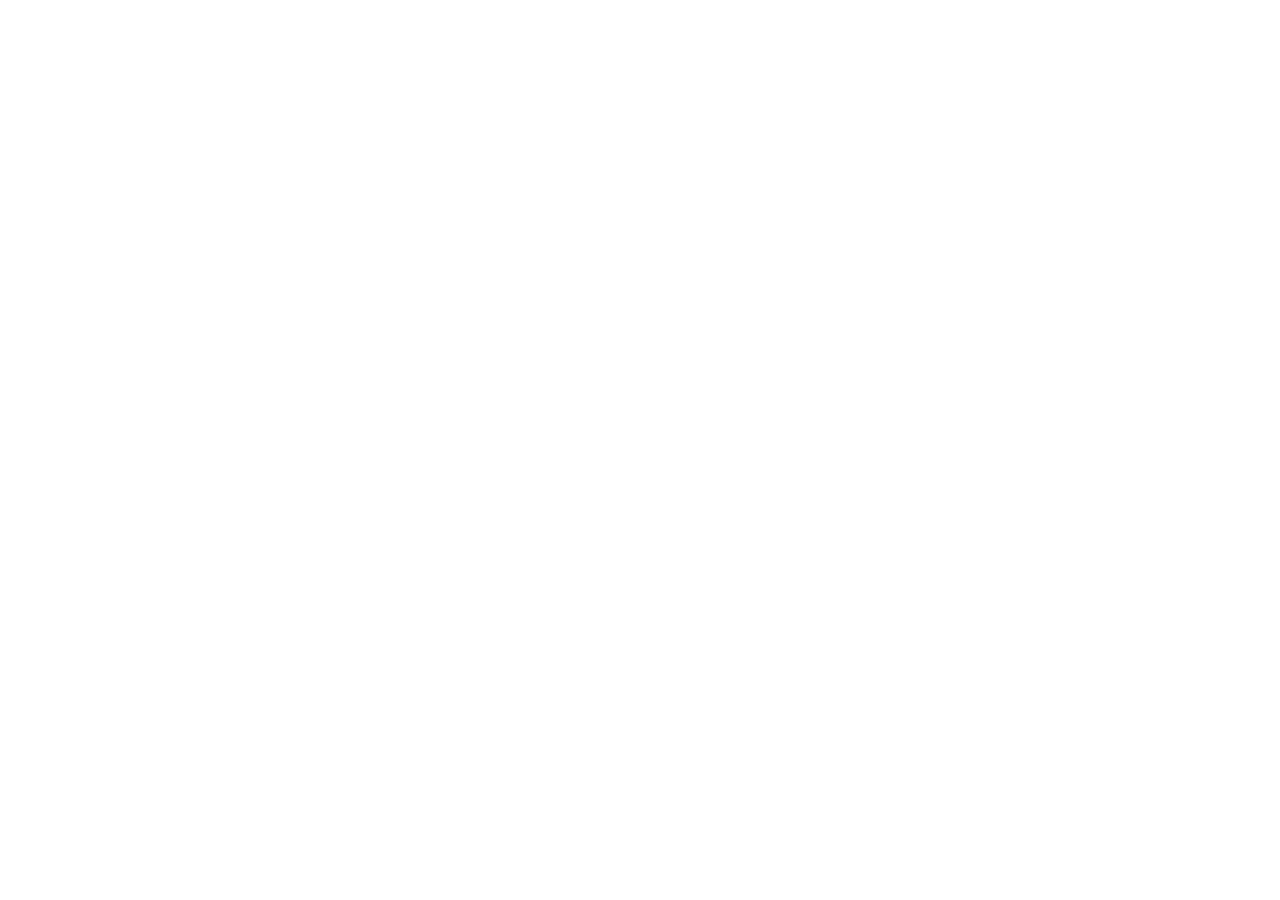
==== index.html @ fced9414 "feat(seo): add Google Search Console verification file and meta tag" ====
<!doctype html>
<html lang="zh-TW" class="scroll-smooth">
  <head>
    <meta charset="UTF-8" />
    <meta name="viewport" content="width=device-width, initial-scale=1.0" />
    <title>有米的日子 · 健康好油生活誌 | 苦茶油與黃金亞麻仁油 尋常餐桌首選</title>
    <meta name="description" content="澤禾有米的日子無添加安心冷壓好油百科，全方位解析黃金亞麻仁油與特級初榨苦茶油，提供日常飲食自測、發煙點圖鑑與一頁式專屬訂購指南。" />
    <meta name="keywords" content="苦茶油, 亞麻仁油, 黃金亞麻仁油, 冷壓苦茶油, 苦茶油發煙點, 亞麻仁油怎麼吃, 苦茶油推薦, 亞麻仁油功效, 有米的日子, 澤禾" />
    <meta name="google-site-verification" content="google93d4b9a16e4f7e8b" />
    <link rel="canonical" href="https://zeheart-oils.com/" />

    <!-- Open Graph / Facebook / LINE -->
    <meta property="og:type" content="website" />
    <meta property="og:site_name" content="有米的日子 · 健康好油生活誌" />
    <meta property="og:title" content="有米的日子 · 健康好油生活誌 | 尋常餐桌上的安心冷壓好油" />
    <meta property="og:description" content="少吃油不等於比較健康，吃對好油才是關鍵。高山小果特級初榨苦茶油與加拿大黃金亞麻仁油，第一道冷壓無化學溶劑。" />
    <meta property="og:locale" content="zh_TW" />

    <!-- Twitter Card -->
    <meta name="twitter:card" content="summary_large_image" />
    <meta name="twitter:title" content="有米的日子 · 健康好油生活誌 | 尋常餐桌上的安心冷壓好油" />
    <meta name="twitter:description" content="澤禾有米的日子無添加安心冷壓好油百科，全方位解析黃金亞麻仁油與特級初榨苦茶油。" />

    <!-- Google Web Fonts -->
    <link rel="preconnect" href="https://fonts.googleapis.com">
    <link rel="preconnect" href="https://fonts.gstatic.com" crossorigin>
    <link href="https://fonts.googleapis.com/css2?family=Noto+Sans+TC:wght@400;500;600;700&family=Noto+Serif+TC:wght@500;600;700;900&family=Plus+Jakarta+Sans:wght@400;500;600;700&display=swap" rel="stylesheet">

    <!-- JSON-LD 1: Organization & Brand Entity (提升品牌 E-E-A-T 搜尋權重) -->
    <script type="application/ld+json">
    {
      "@context": "https://schema.org",
      "@type": "Organization",
      "name": "有米的日子 · 澤禾有限公司",
      "alternateName": "Zeheart Natural Oils",
      "url": "https://zeheart-oils.com",
      "logo": "https://zeheart-oils.com/logo.png",
      "description": "堅持尋常餐桌上的安心好油，提供 100% 第一道低溫冷壓初榨苦茶油與黃金亞麻仁油，通過 410 項農藥與黃麴毒素零檢出。",
      "contactPoint": {
        "@type": "ContactPoint",
        "telephone": "+886-0800-000-000",
        "contactType": "Customer Support",
        "areaServed": "TW",
        "availableLanguage": "Chinese"
      }
    }
    </script>

    <!-- JSON-LD 2: Products Schema (讓 Google 搜尋直接抓取商品與評分) -->
    <script type="application/ld+json">
    {
      "@context": "https://schema.org",
      "@type": "ItemList",
      "itemListElement": [
        {
          "@type": "Product",
          "position": 1,
          "name": "有米的日子 100% 特級初榨苦茶油",
          "description": "精選高山熟果小果，第一道物理低溫壓榨，絕不炒籽、不燥熱、發煙點高達 252°C。富含 80% 以上單元不飽和脂肪酸 Omega-9。",
          "brand": {
            "@type": "Brand",
            "name": "有米的日子 · 澤禾"
          },
          "offers": {
            "@type": "Offer",
            "priceCurrency": "TWD",
            "price": "880",
            "availability": "https://schema.org/InStock",
            "seller": {
              "@type": "Organization",
              "name": "有米的日子"
            }
          },
          "aggregateRating": {
            "@type": "AggregateRating",
            "ratingValue": "4.9",
            "reviewCount": "128"
          }
        },
        {
          "@type": "Product",
          "position": 2,
          "name": "有米的日子 特級冷壓黃金亞麻仁油",
          "description": "嚴選加拿大非基改頂級黃金亞麻仁籽，40°C 以下全程控溫第一道冷壓初榨，保留 55% 以上高活性植物性 Omega-3 (ALA)，清爽無腥味。",
          "brand": {
            "@type": "Brand",
            "name": "有米的日子 · 澤禾"
          },
          "offers": {
            "@type": "Offer",
            "priceCurrency": "TWD",
            "price": "680",
            "availability": "https://schema.org/InStock",
            "seller": {
              "@type": "Organization",
              "name": "有米的日子"
            }
          },
          "aggregateRating": {
            "@type": "AggregateRating",
            "ratingValue": "4.9",
            "reviewCount": "142"
          }
        }
      ]
    }
    </script>

    <!-- JSON-LD 3: High-Search-Volume FAQPage Schema (直攻 Google 搜尋長尾問答大版位) -->
    <script type="application/ld+json">
    {
      "@context": "https://schema.org",
      "@type": "FAQPage",
      "mainEntity": [
        {
          "@type": "Question",
          "name": "亞麻仁油可以加熱炒菜嗎？",
          "acceptedAnswer": {
            "@type": "Answer",
            "text": "不可以。黃金亞麻仁油的發煙點僅約 107°C，富含高度不飽和脂肪酸 Omega-3 (ALA)，一旦高溫加熱容易氧化變質產生致癌物與自由基。建議生飲、涼拌、拌入溫熱湯品或溫熱飯菜中食用最佳。"
          }
        },
        {
          "@type": "Question",
          "name": "苦茶油的發煙點是幾度？適合煎魚與高溫油炸嗎？",
          "acceptedAnswer": {
            "@type": "Answer",
            "text": "低溫物理初榨的苦茶油發煙點高達 252°C，遠高於橄欖油（約 190°C）與沙拉油。苦茶油單元不飽和脂肪酸 Omega-9 高達 80% 以上，熱穩定性極高，煎魚、大火爆炒甚至短時間油炸皆不易起刺激性油煙與致癌聚合物。"
          }
        },
        {
          "@type": "Question",
          "name": "為什麼要選「不炒籽、第一道低溫初榨」的苦茶油？",
          "acceptedAnswer": {
            "@type": "Answer",
            "text": "傳統傳統油行常透過高溫重度烘炒（炒籽）來提高出油率並掩蓋發霉種籽的霉味，但容易產生燥熱感與苯駢芘等有害物質。有米的日子堅持第一道物理冷壓，不炒籽、不加化學溶劑，保留苦茶油珍貴的山茶芝素與天然果香，口感溫潤順喉不鎖喉。"
          }
        },
        {
          "@type": "Question",
          "name": "亞麻仁油每天吃多少？早上空腹喝有好處嗎？",
          "acceptedAnswer": {
            "@type": "Answer",
            "text": "成人日常保健建議每天攝取 10～15ml（約一湯匙）。早上空腹生飲一小匙，或加入無糖優格、燕麥粥中，可平衡外食過量的 Omega-6，協助撫平體內慢性發炎、維護血管健康與排便順暢。"
          }
        },
        {
          "@type": "Question",
          "name": "苦茶油小果與大果有什麼不同？哪一種比較好？",
          "acceptedAnswer": {
            "@type": "Answer",
            "text": "小果油茶（細葉山茶）果實小、生長週期長、採摘難度高，但出油香氣清雅、單元不飽和脂肪酸含量更高、多酚活性極佳；大果油茶（普通油茶）產量大、果實大，但風味較濃烈。高品質精品苦茶油多優先選用高山成熟小果。"
          }
        },
        {
          "@type": "Question",
          "name": "亞麻仁油有點微苦是壞掉了嗎？",
          "acceptedAnswer": {
            "@type": "Answer",
            "text": "高品質新鮮黃金亞麻仁籽初榨時，帶有淡淡堅果香氣與極微弱的植物多酚苦味，這是天然成分的正常表現。若聞起來有油漆味、刺鼻魚腥油耗味，才代表油脂已經酸敗氧化，不宜再食用。"
          }
        }
      ]
    }
    </script>
  </head>
  <body>
    <div id="root"></div>
    <script type="module" src="/src/main.tsx"></script>
  </body>
</html>
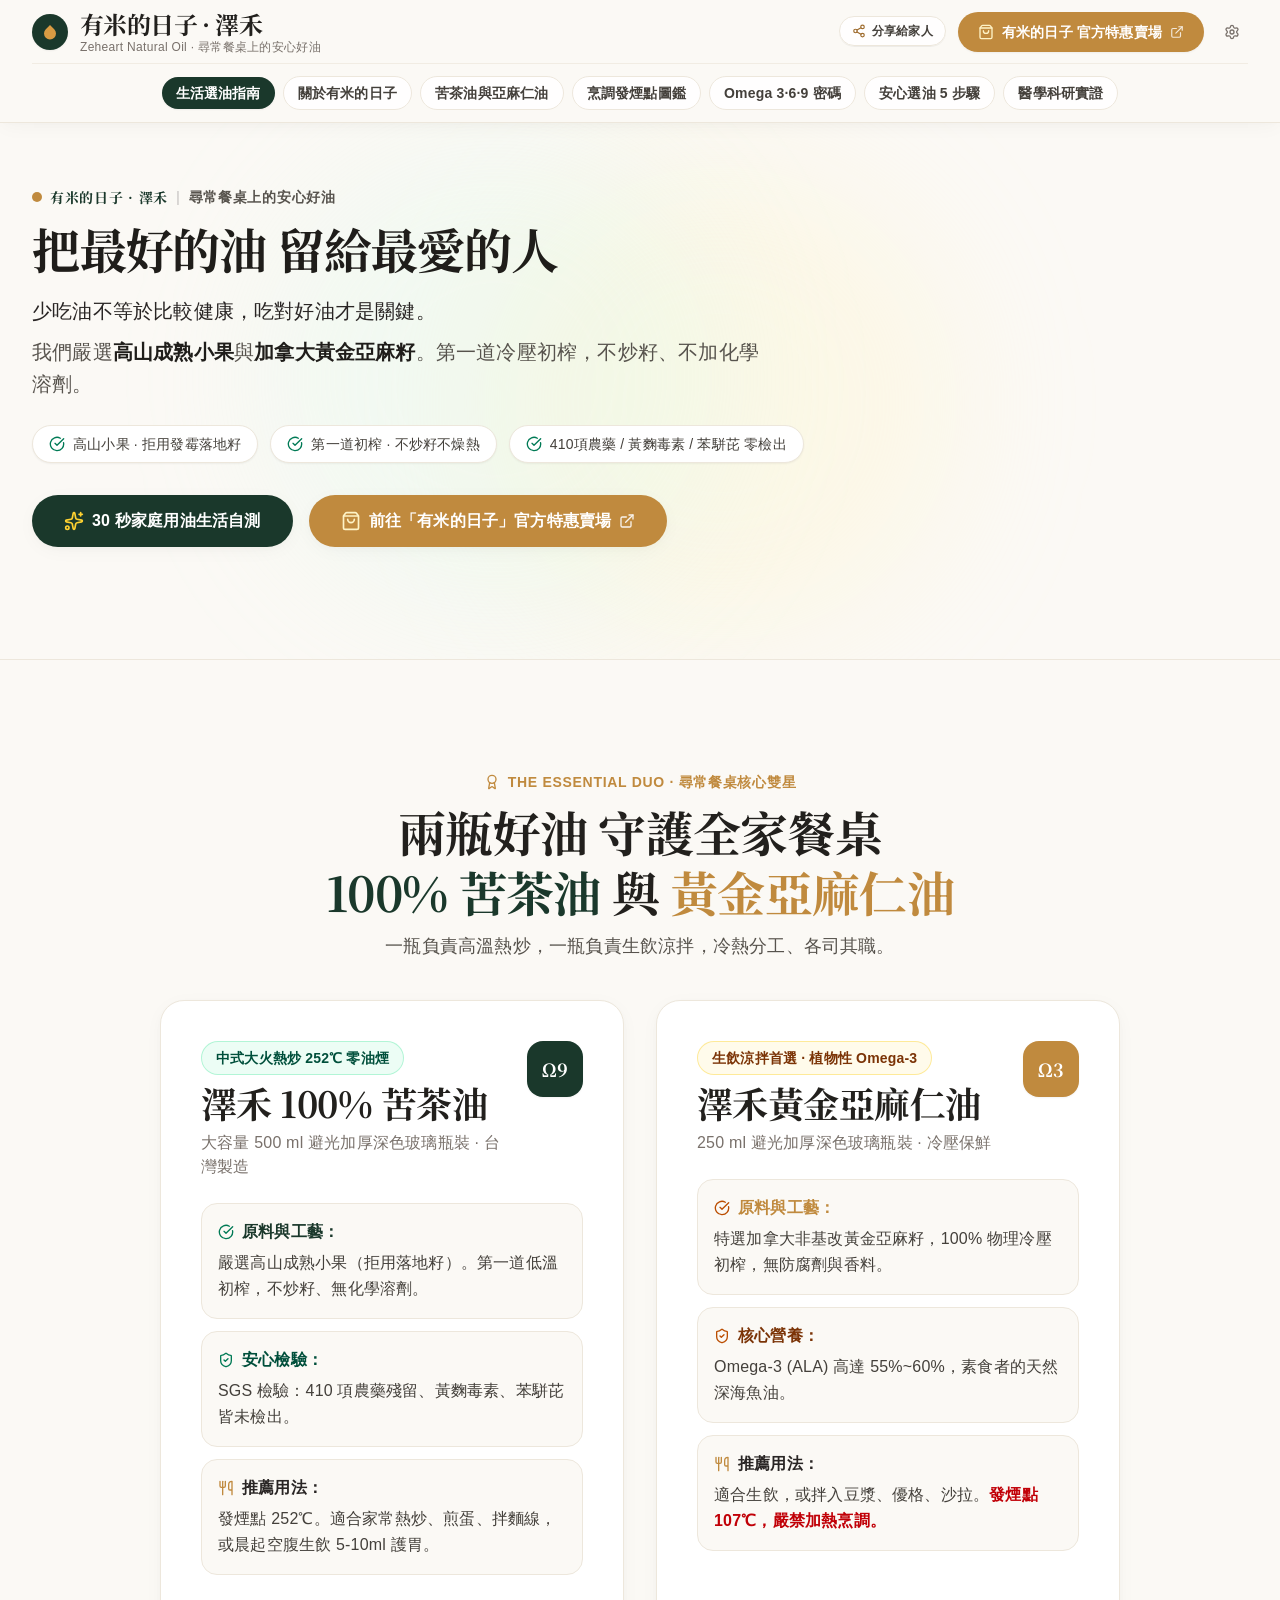
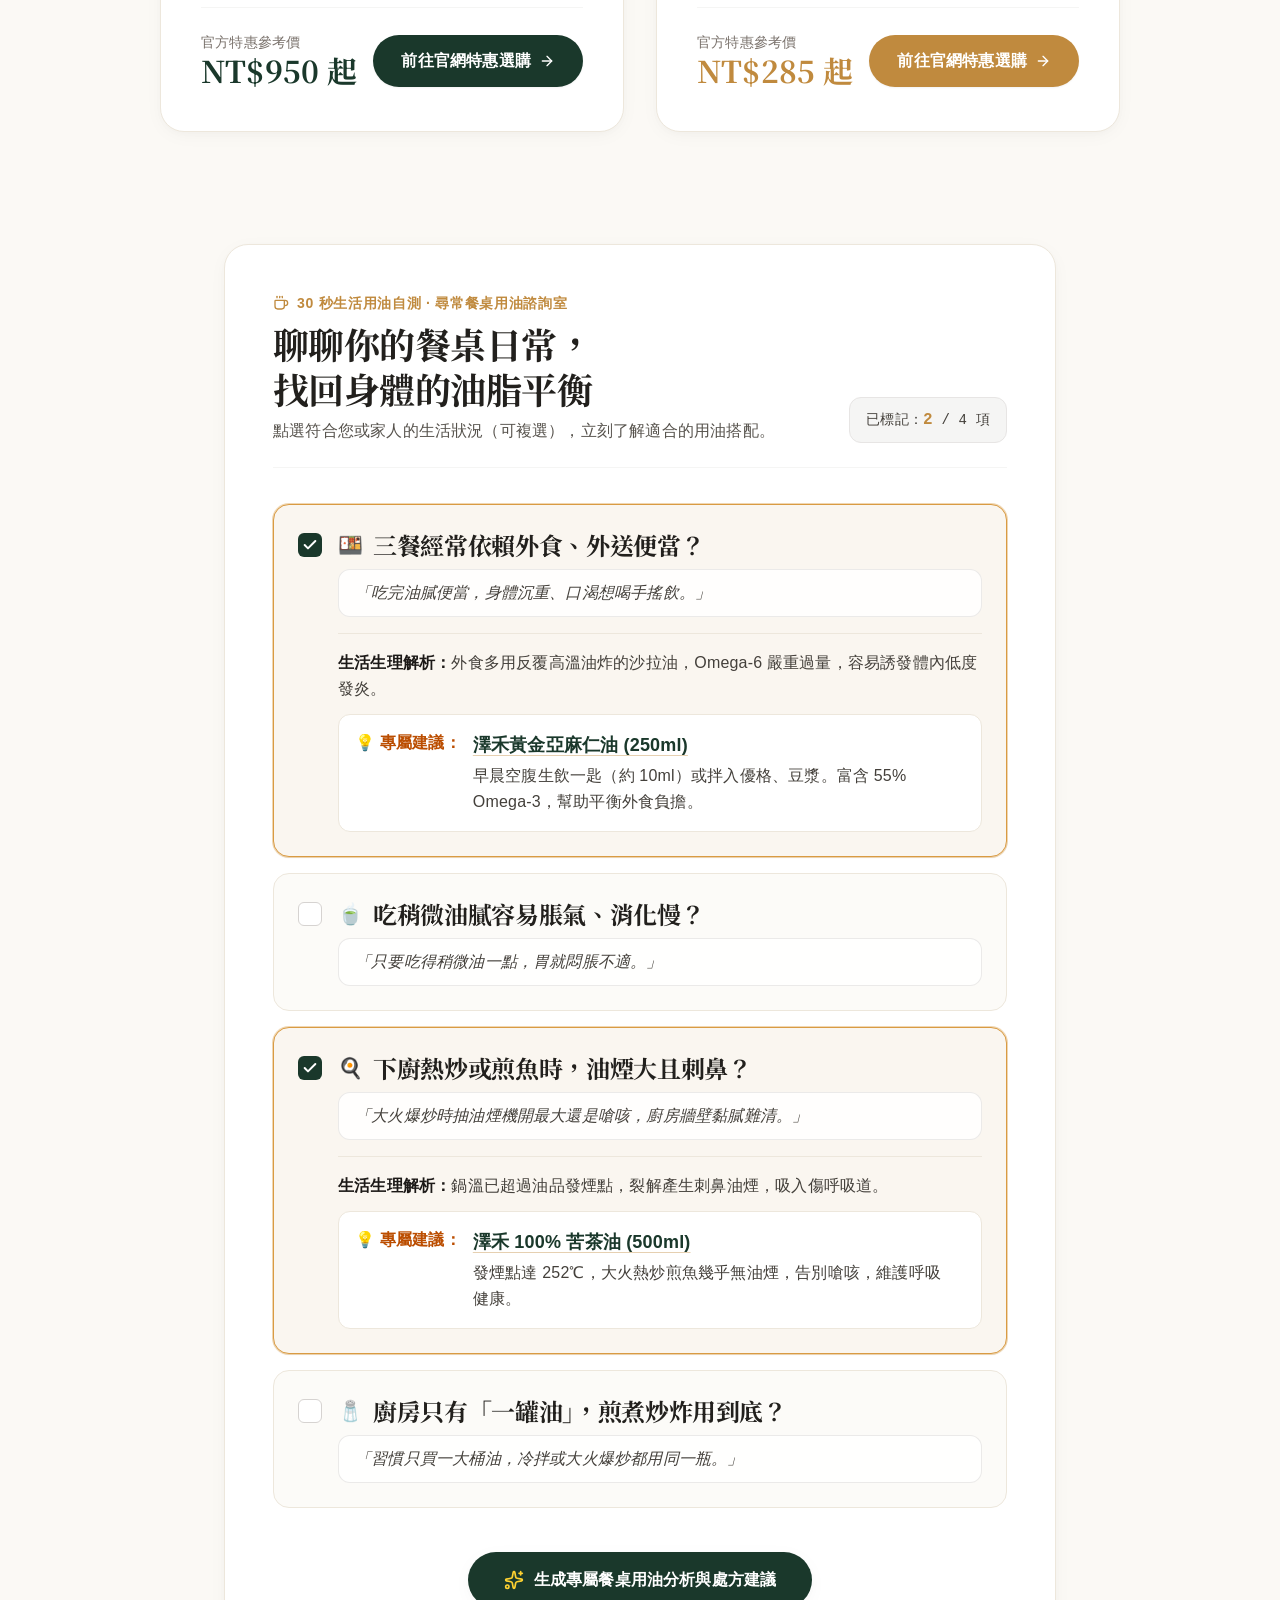
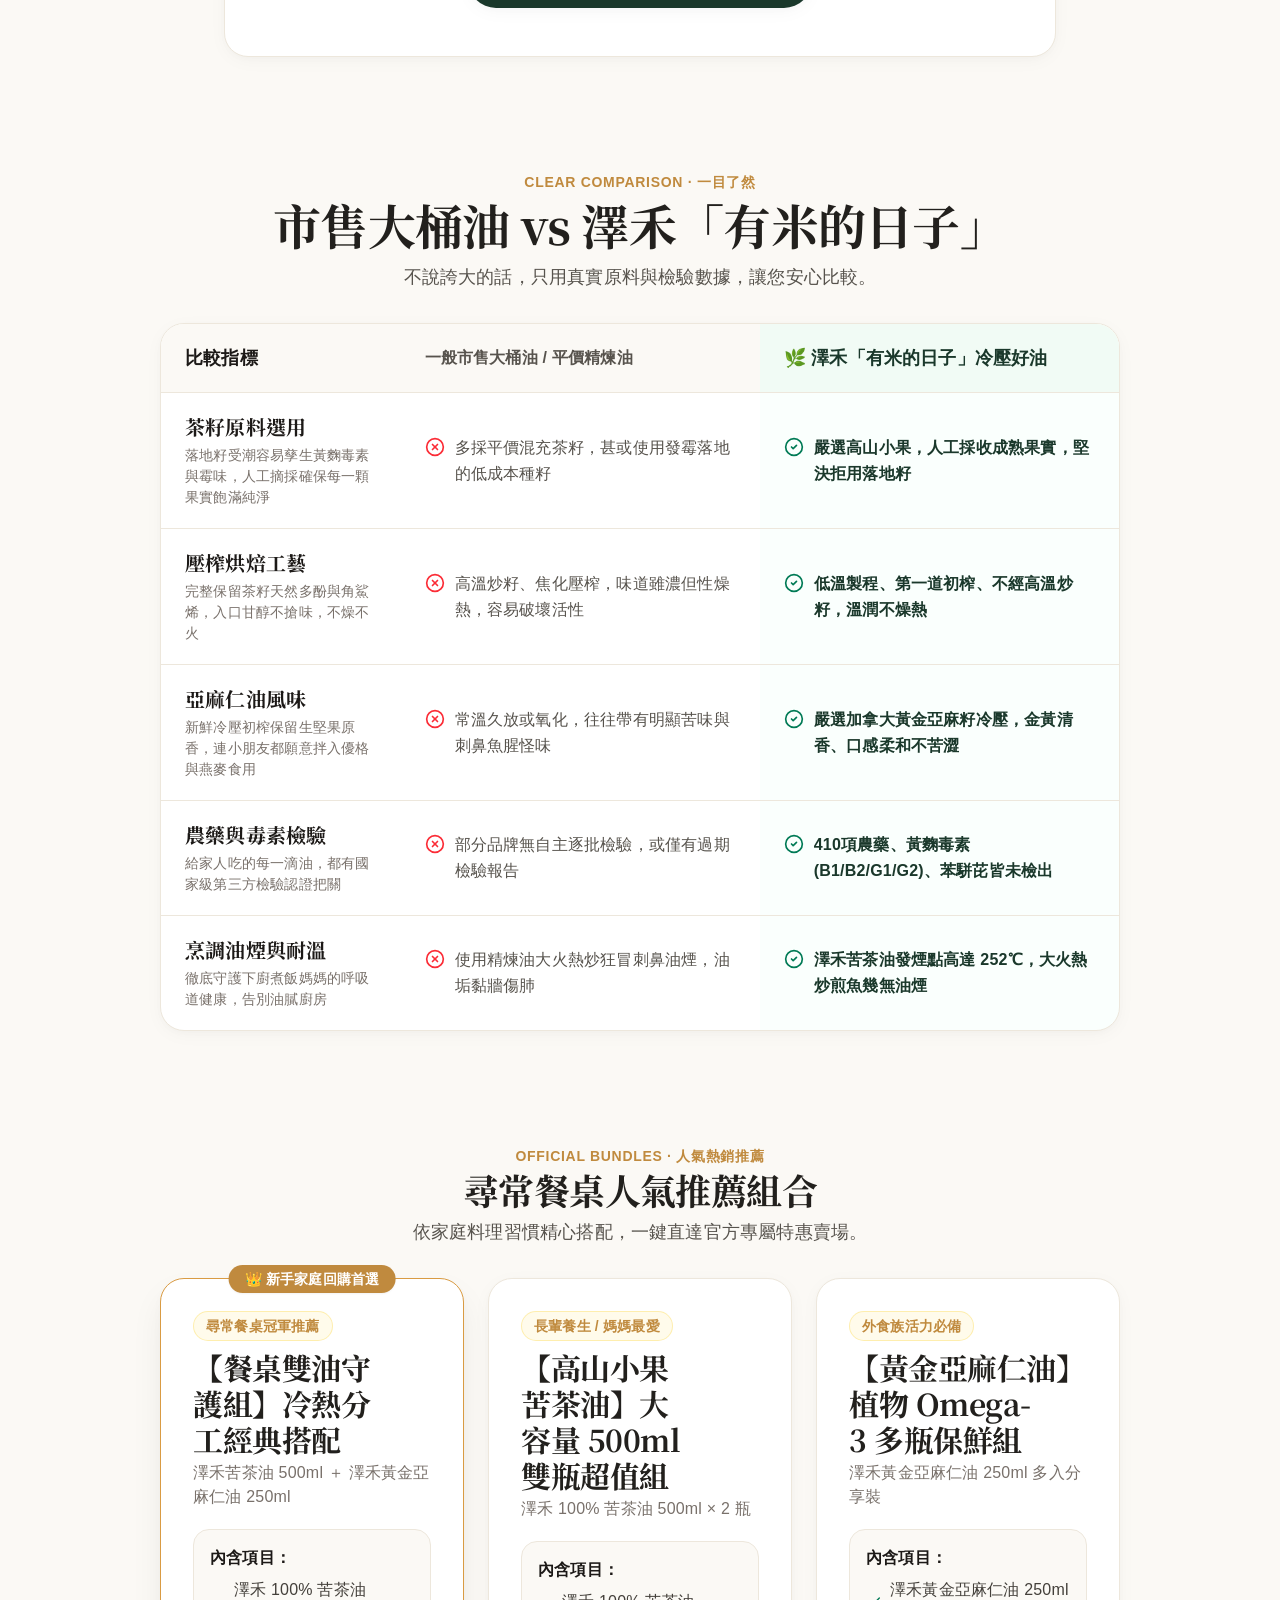
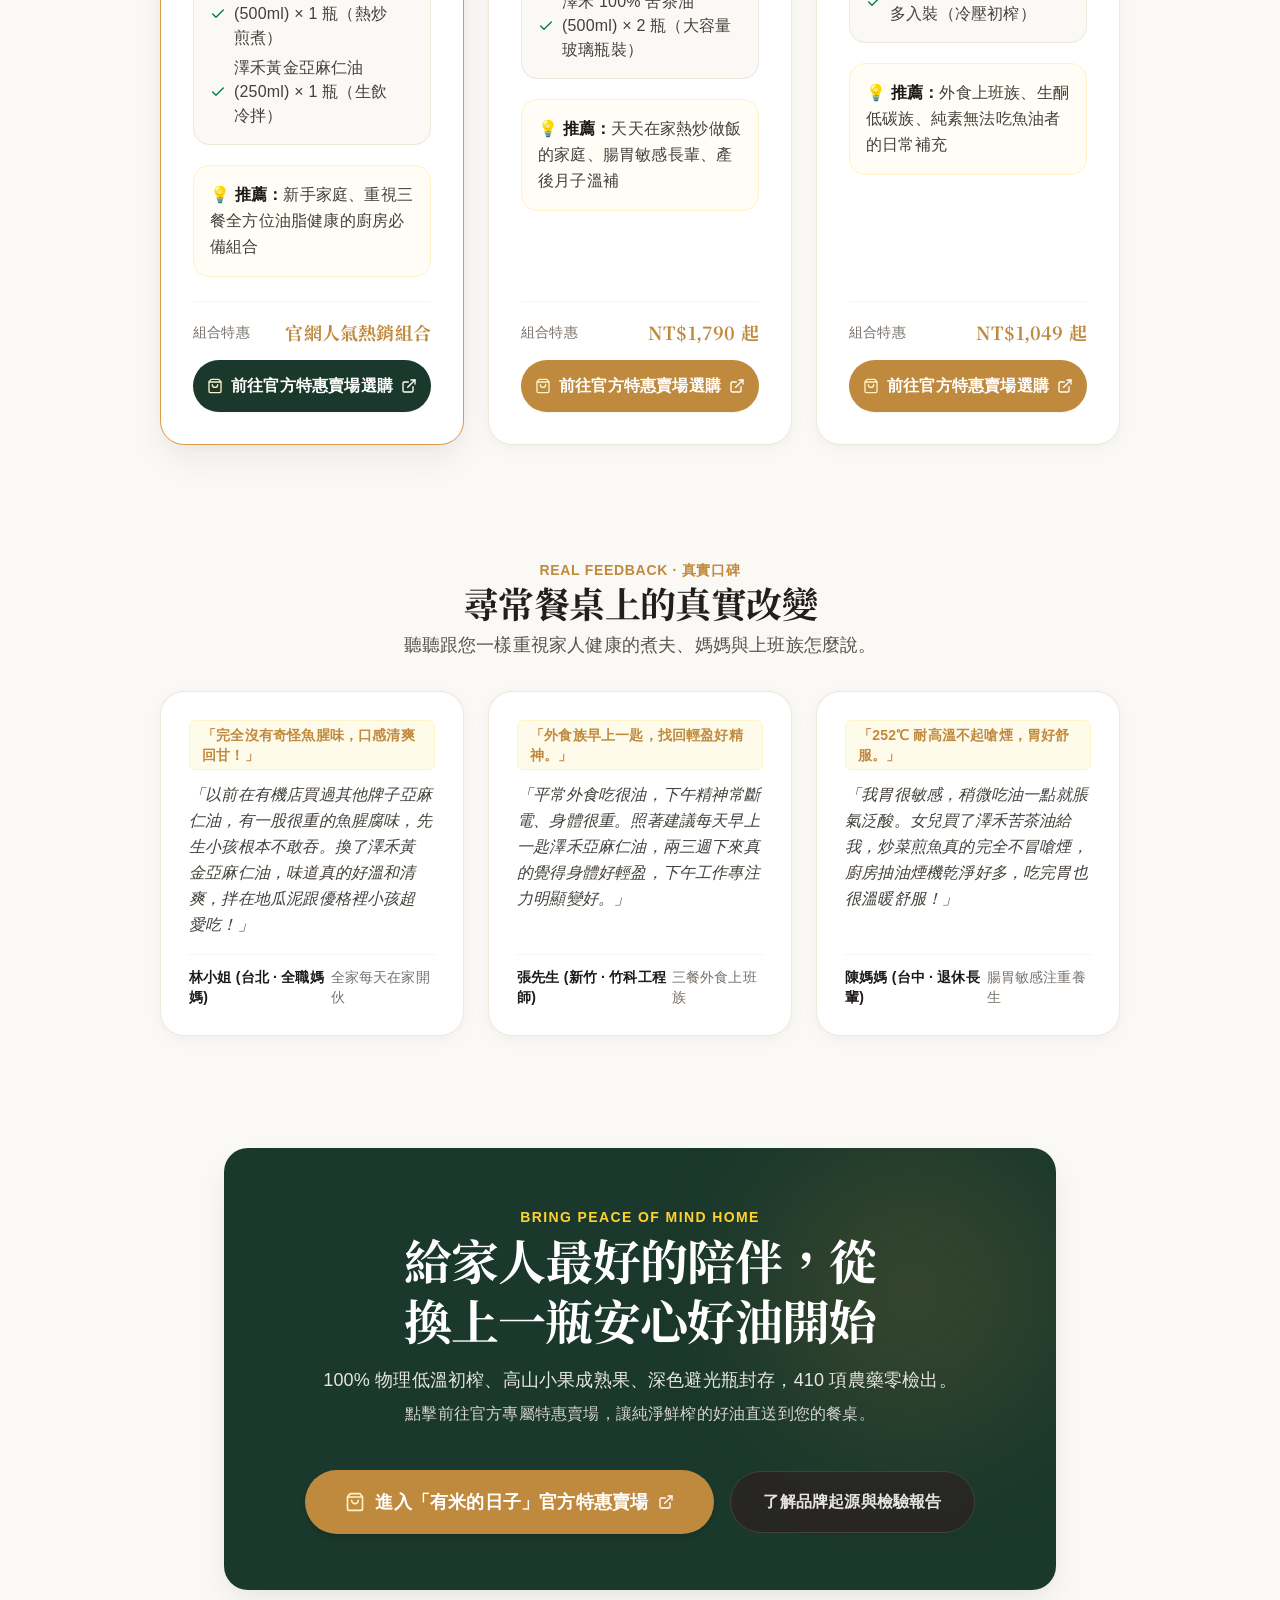
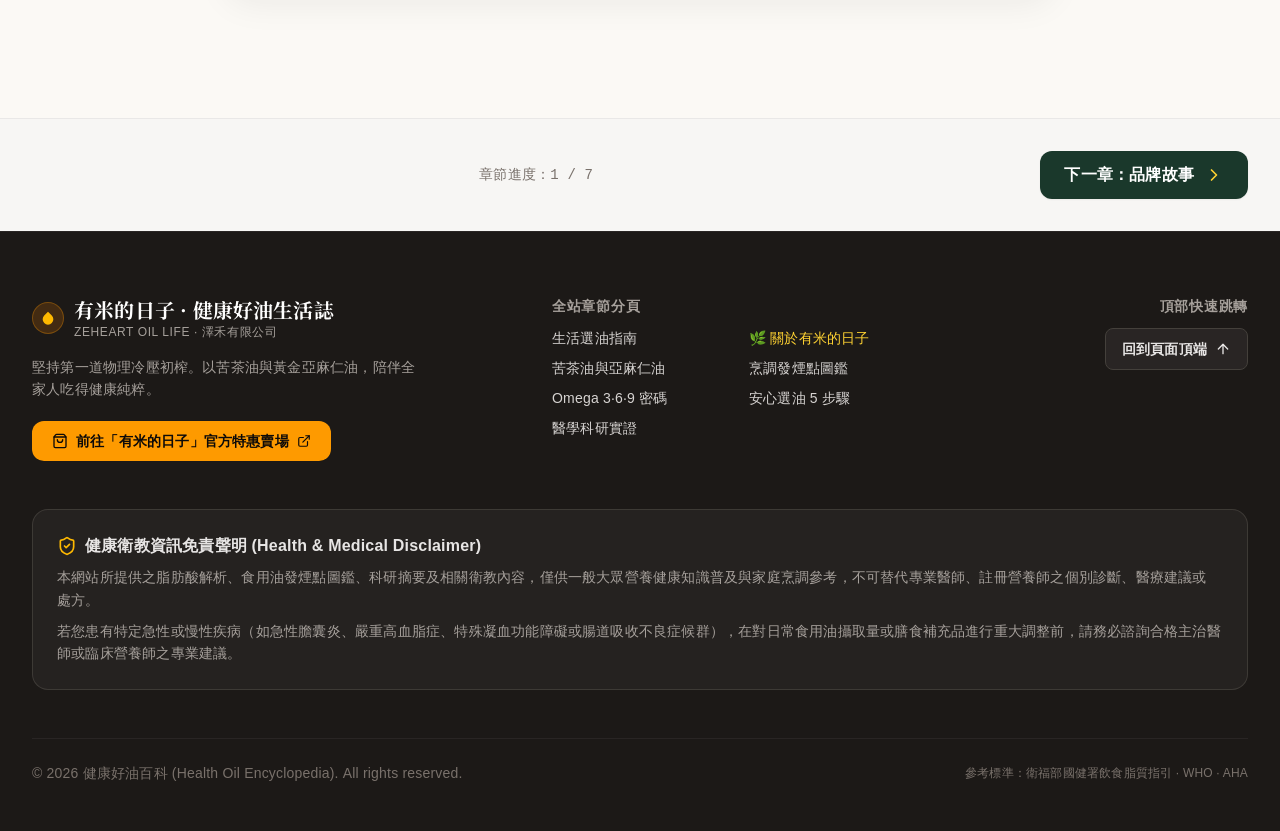
==== commit 2f1202a8: "deploy: update sitemap with standard Google format" ====
--- a/index.html
+++ b/index.html
@@ -7,7 +7,7 @@
     <meta name="description" content="澤禾有米的日子無添加安心冷壓好油百科，全方位解析黃金亞麻仁油與特級初榨苦茶油，提供日常飲食自測、發煙點圖鑑與一頁式專屬訂購指南。" />
     <meta name="keywords" content="苦茶油, 亞麻仁油, 黃金亞麻仁油, 冷壓苦茶油, 苦茶油發煙點, 亞麻仁油怎麼吃, 苦茶油推薦, 亞麻仁油功效, 有米的日子, 澤禾" />
     <meta name="google-site-verification" content="google93d4b9a16e4f7e8b" />
-    <link rel="canonical" href="https://zeheart-oils.com/" />
+    <link rel="canonical" href="https://twgarywu.github.io/healthy-oils/" />
 
     <!-- Open Graph / Facebook / LINE -->
     <meta property="og:type" content="website" />
@@ -163,9 +163,10 @@
       ]
     }
     </script>
+    <script type="module" crossorigin src="./assets/index-CudQyL5m.js"></script>
+    <link rel="stylesheet" crossorigin href="./assets/index-BUfbEbXS.css">
   </head>
   <body>
     <div id="root"></div>
-    <script type="module" src="/src/main.tsx"></script>
   </body>
 </html>
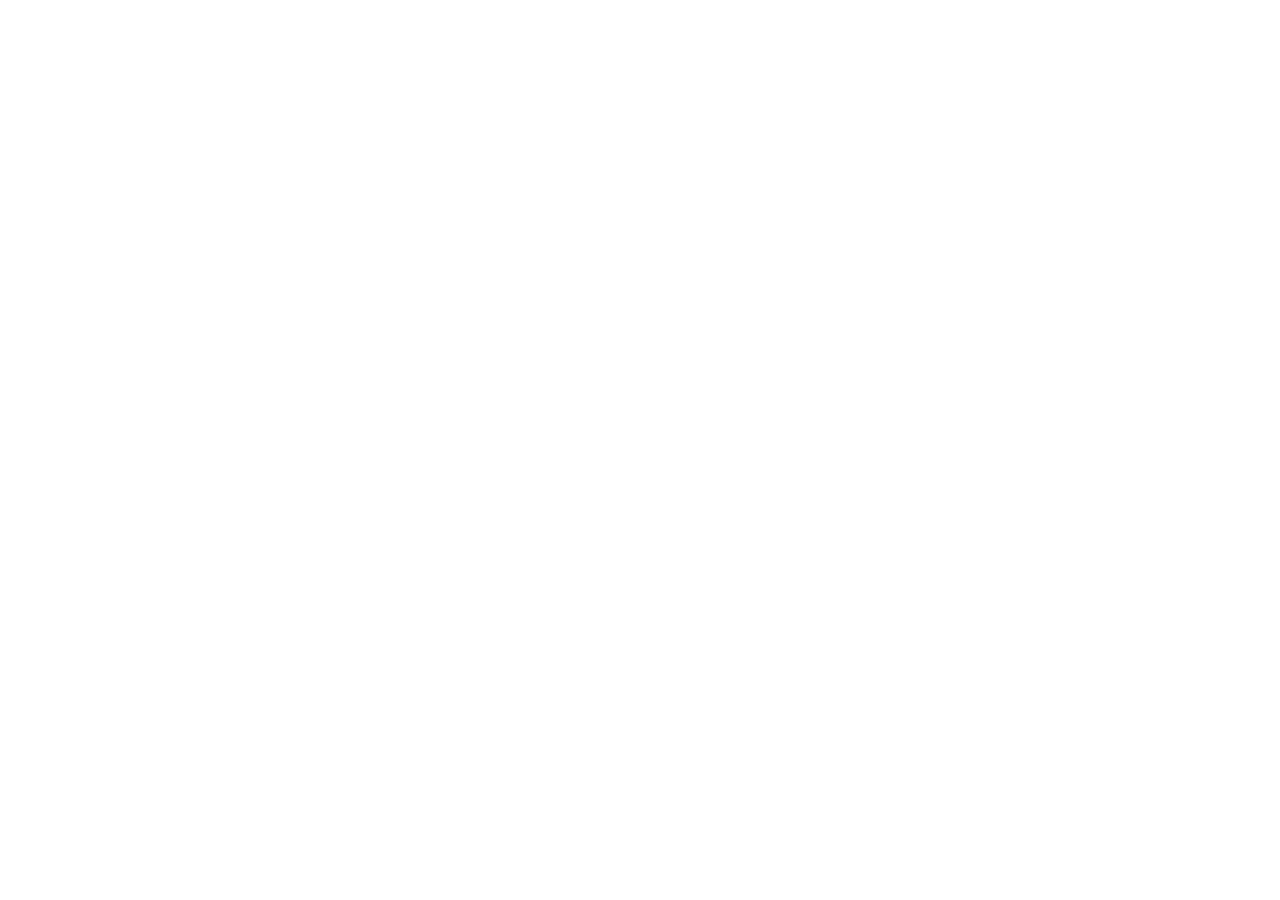
==== commit 628df09a: "fix: remove quiz default checkboxes & fix GSC merchant listings structured data issues" ====
--- a/index.html
+++ b/index.html
@@ -15,11 +15,15 @@
     <meta property="og:title" content="有米的日子 · 健康好油生活誌 | 尋常餐桌上的安心冷壓好油" />
     <meta property="og:description" content="少吃油不等於比較健康，吃對好油才是關鍵。高山小果特級初榨苦茶油與加拿大黃金亞麻仁油，第一道冷壓無化學溶劑。" />
     <meta property="og:locale" content="zh_TW" />
+    <meta property="og:image" content="https://twgarywu.github.io/healthy-oils/images/og-image.jpg" />
+    <meta property="og:image:width" content="1200" />
+    <meta property="og:image:height" content="630" />
 
     <!-- Twitter Card -->
     <meta name="twitter:card" content="summary_large_image" />
     <meta name="twitter:title" content="有米的日子 · 健康好油生活誌 | 尋常餐桌上的安心冷壓好油" />
     <meta name="twitter:description" content="澤禾有米的日子無添加安心冷壓好油百科，全方位解析黃金亞麻仁油與特級初榨苦茶油。" />
+    <meta name="twitter:image" content="https://twgarywu.github.io/healthy-oils/images/og-image.jpg" />
 
     <!-- Google Web Fonts -->
     <link rel="preconnect" href="https://fonts.googleapis.com">
@@ -46,7 +50,7 @@
     }
     </script>
 
-    <!-- JSON-LD 2: Products Schema (讓 Google 搜尋直接抓取商品與評分) -->
+    <!-- JSON-LD 2: Products Schema (符合 Google Merchant listings 最新標準規範) -->
     <script type="application/ld+json">
     {
       "@context": "https://schema.org",
@@ -57,18 +61,61 @@
           "position": 1,
           "name": "有米的日子 100% 特級初榨苦茶油",
           "description": "精選高山熟果小果，第一道物理低溫壓榨，絕不炒籽、不燥熱、發煙點高達 252°C。富含 80% 以上單元不飽和脂肪酸 Omega-9。",
+          "image": [
+            "https://twgarywu.github.io/healthy-oils/images/camellia-oil.jpg",
+            "https://img.1shop.tw/5mx7lzK1YNQmKpBNDLZqBVaX/Wqybvx25N9yJGKZgNREOMVPo/original.jpg"
+          ],
           "brand": {
             "@type": "Brand",
             "name": "有米的日子 · 澤禾"
           },
+          "sku": "ZEHEART-CAMELLIA-250ML",
           "offers": {
             "@type": "Offer",
+            "url": "https://www.zeheart.com/categories/澤禾苦茶油",
             "priceCurrency": "TWD",
             "price": "880",
+            "priceValidUntil": "2027-12-31",
+            "itemCondition": "https://schema.org/NewCondition",
             "availability": "https://schema.org/InStock",
             "seller": {
               "@type": "Organization",
               "name": "有米的日子"
+            },
+            "shippingDetails": {
+              "@type": "OfferShippingDetails",
+              "shippingRate": {
+                "@type": "MonetaryAmount",
+                "value": "0",
+                "currency": "TWD"
+              },
+              "shippingDestination": {
+                "@type": "DefinedRegion",
+                "addressCountry": "TW"
+              },
+              "deliveryTime": {
+                "@type": "ShippingDeliveryTime",
+                "handlingTime": {
+                  "@type": "QuantitativeValue",
+                  "minValue": 0,
+                  "maxValue": 2,
+                  "unitCode": "DAY"
+                },
+                "transitTime": {
+                  "@type": "QuantitativeValue",
+                  "minValue": 1,
+                  "maxValue": 3,
+                  "unitCode": "DAY"
+                }
+              }
+            },
+            "hasMerchantReturnPolicy": {
+              "@type": "MerchantReturnPolicy",
+              "applicableCountry": "TW",
+              "returnPolicyCategory": "https://schema.org/MerchantReturnFiniteReturnWindow",
+              "merchantReturnDays": 7,
+              "returnMethod": "https://schema.org/ReturnByMail",
+              "returnFees": "https://schema.org/FreeReturn"
             }
           },
           "aggregateRating": {
@@ -82,18 +129,61 @@
           "position": 2,
           "name": "有米的日子 特級冷壓黃金亞麻仁油",
           "description": "嚴選加拿大非基改頂級黃金亞麻仁籽，40°C 以下全程控溫第一道冷壓初榨，保留 55% 以上高活性植物性 Omega-3 (ALA)，清爽無腥味。",
+          "image": [
+            "https://twgarywu.github.io/healthy-oils/images/flaxseed-oil.png",
+            "https://img.1shop.tw/5mx7lzK1YNQmKpBNDLZqBVaX/LWx9yMqPlG7Qwk0ZlEpb1wO7/original.png"
+          ],
           "brand": {
             "@type": "Brand",
             "name": "有米的日子 · 澤禾"
           },
+          "sku": "ZEHEART-FLAXSEED-250ML",
           "offers": {
             "@type": "Offer",
+            "url": "https://www.zeheart.com/categories/黃金亞麻仁油",
             "priceCurrency": "TWD",
             "price": "680",
+            "priceValidUntil": "2027-12-31",
+            "itemCondition": "https://schema.org/NewCondition",
             "availability": "https://schema.org/InStock",
             "seller": {
               "@type": "Organization",
               "name": "有米的日子"
+            },
+            "shippingDetails": {
+              "@type": "OfferShippingDetails",
+              "shippingRate": {
+                "@type": "MonetaryAmount",
+                "value": "0",
+                "currency": "TWD"
+              },
+              "shippingDestination": {
+                "@type": "DefinedRegion",
+                "addressCountry": "TW"
+              },
+              "deliveryTime": {
+                "@type": "ShippingDeliveryTime",
+                "handlingTime": {
+                  "@type": "QuantitativeValue",
+                  "minValue": 0,
+                  "maxValue": 2,
+                  "unitCode": "DAY"
+                },
+                "transitTime": {
+                  "@type": "QuantitativeValue",
+                  "minValue": 1,
+                  "maxValue": 3,
+                  "unitCode": "DAY"
+                }
+              }
+            },
+            "hasMerchantReturnPolicy": {
+              "@type": "MerchantReturnPolicy",
+              "applicableCountry": "TW",
+              "returnPolicyCategory": "https://schema.org/MerchantReturnFiniteReturnWindow",
+              "merchantReturnDays": 7,
+              "returnMethod": "https://schema.org/ReturnByMail",
+              "returnFees": "https://schema.org/FreeReturn"
             }
           },
           "aggregateRating": {
@@ -163,10 +253,9 @@
       ]
     }
     </script>
-    <script type="module" crossorigin src="./assets/index-CudQyL5m.js"></script>
-    <link rel="stylesheet" crossorigin href="./assets/index-BUfbEbXS.css">
   </head>
   <body>
     <div id="root"></div>
+    <script type="module" src="/src/main.tsx"></script>
   </body>
 </html>
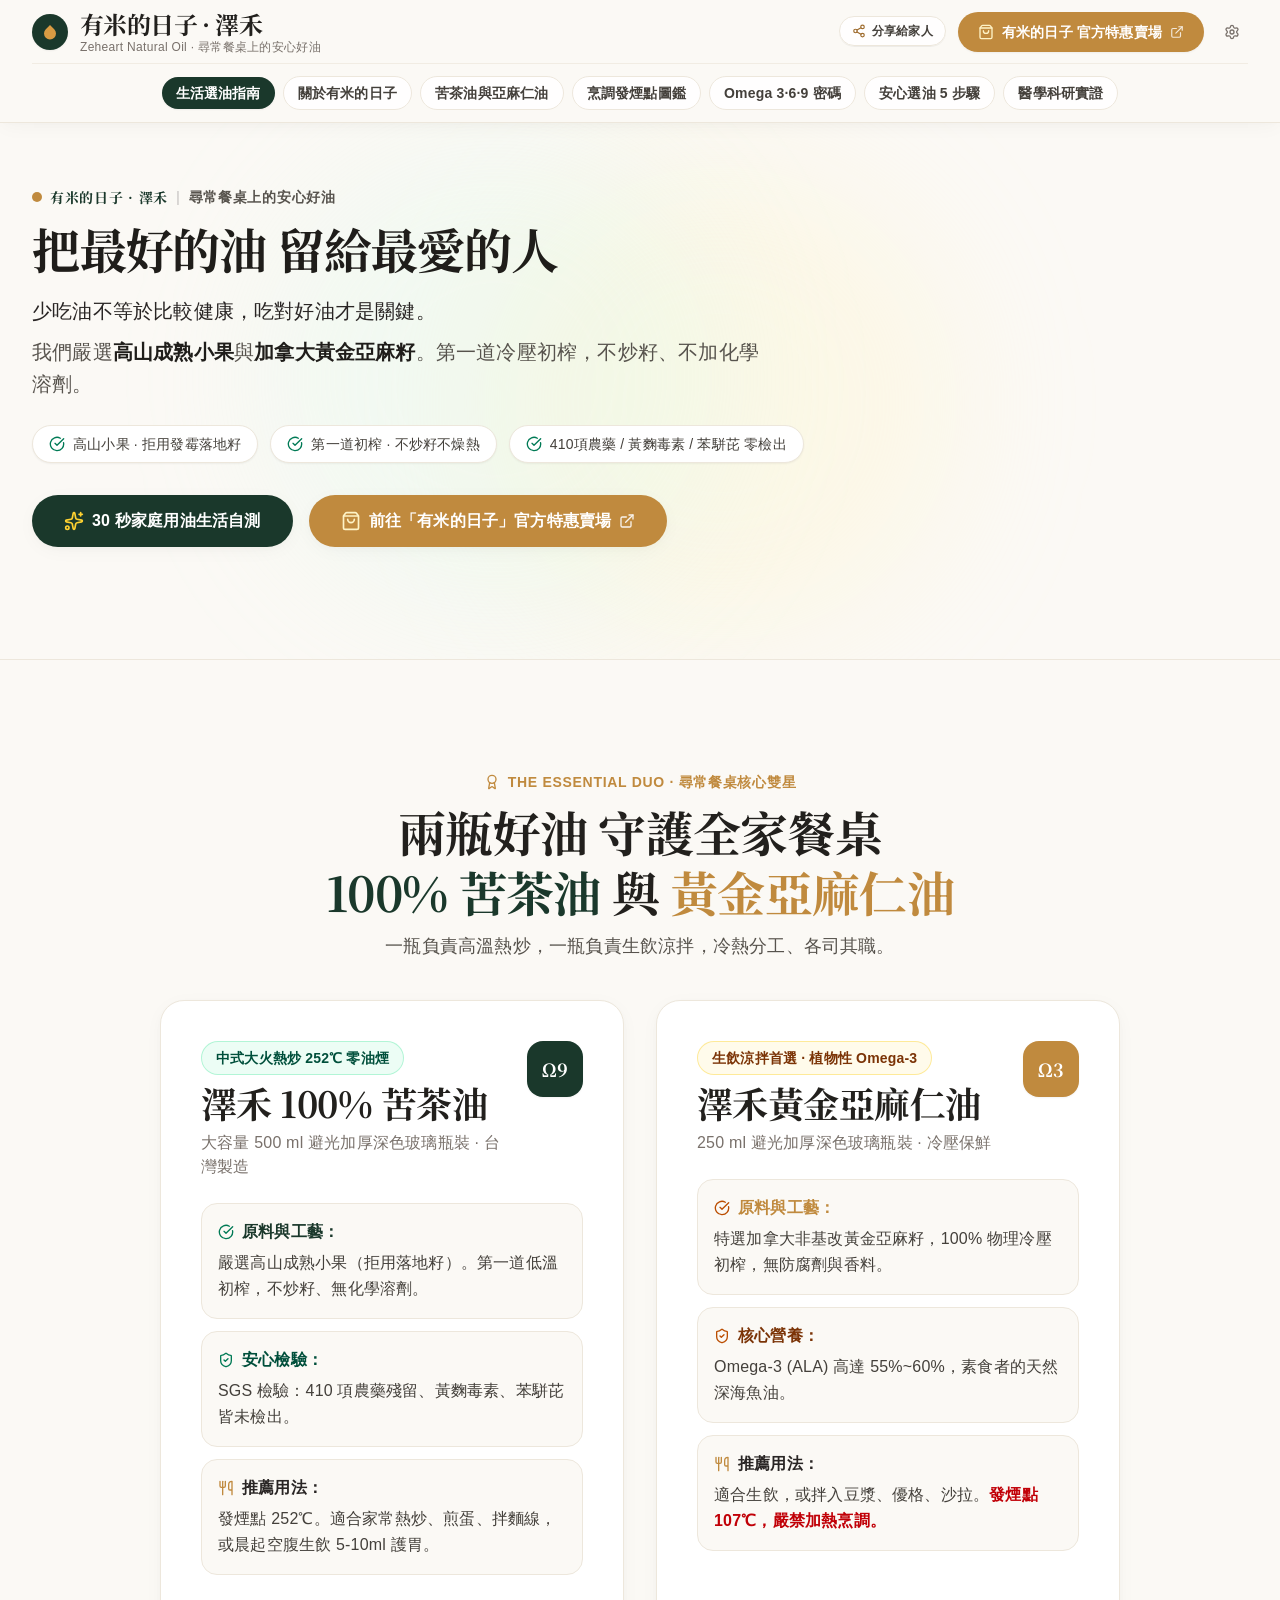
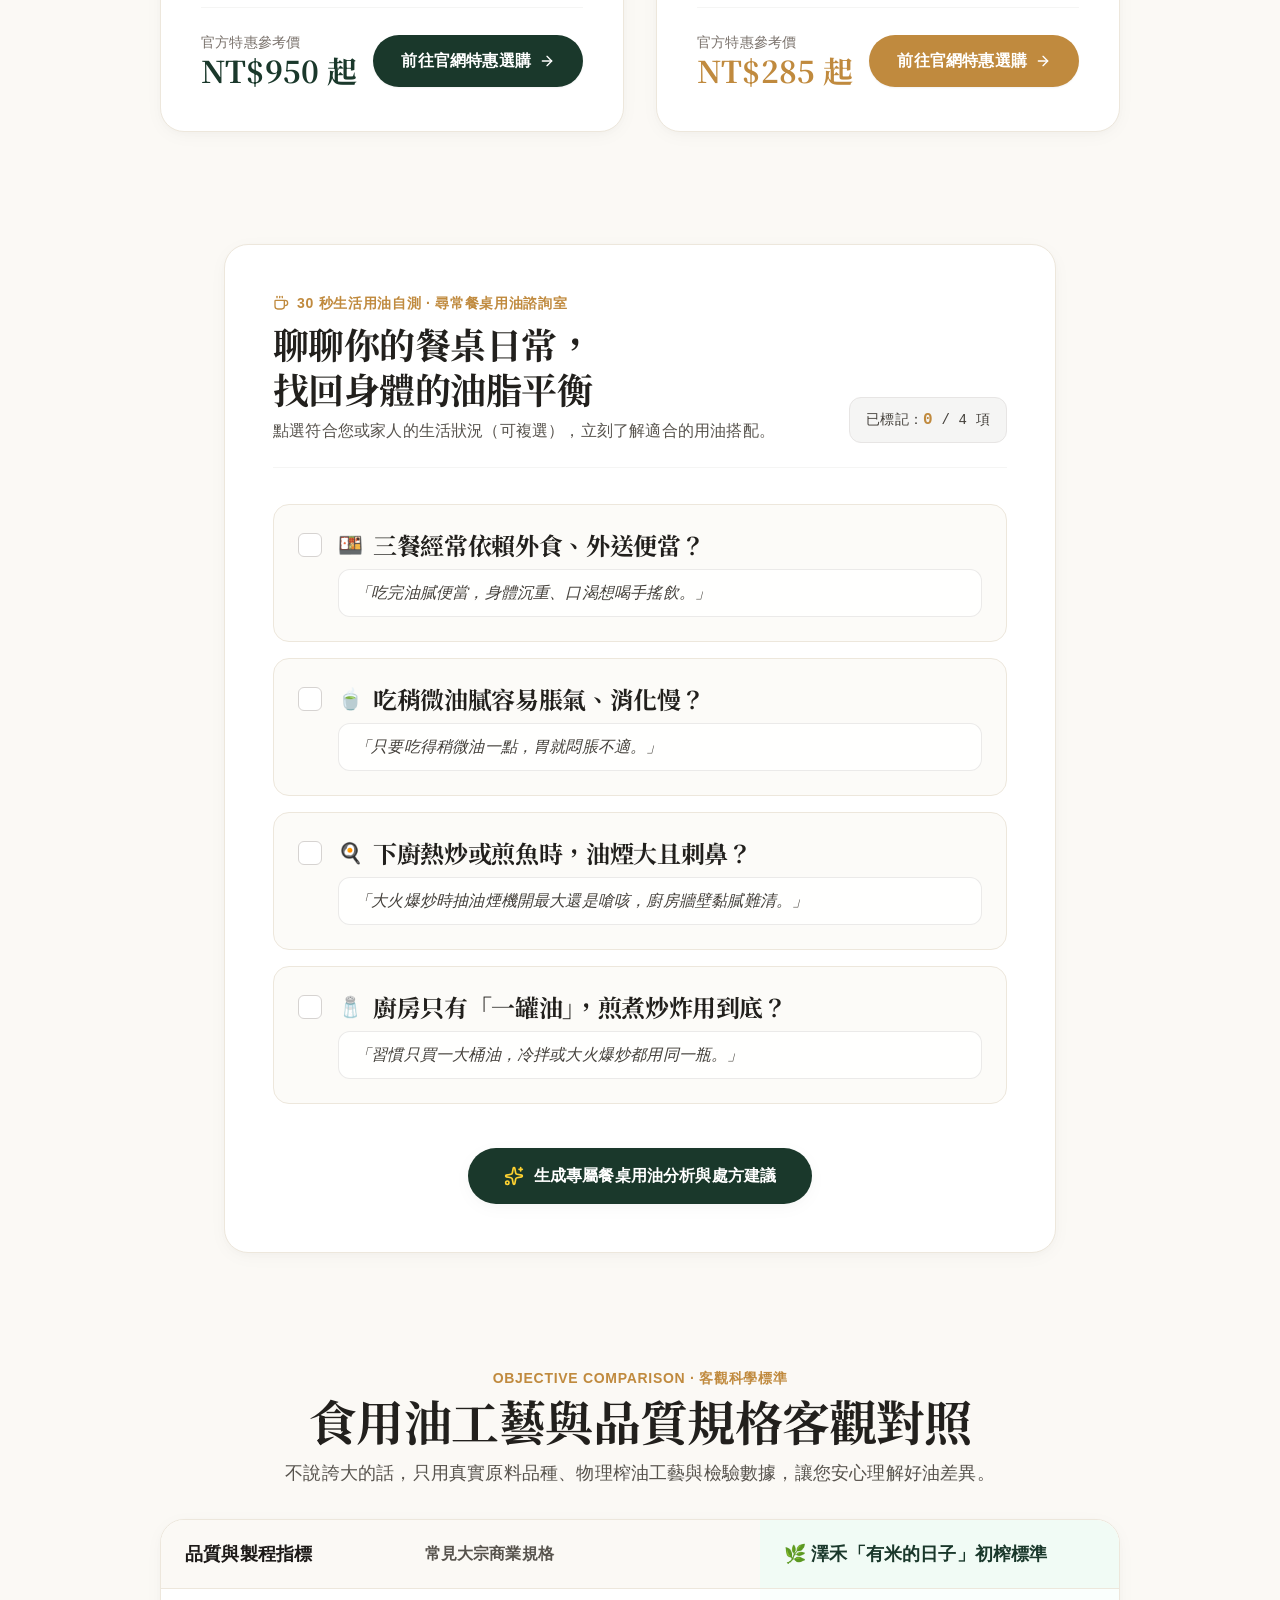
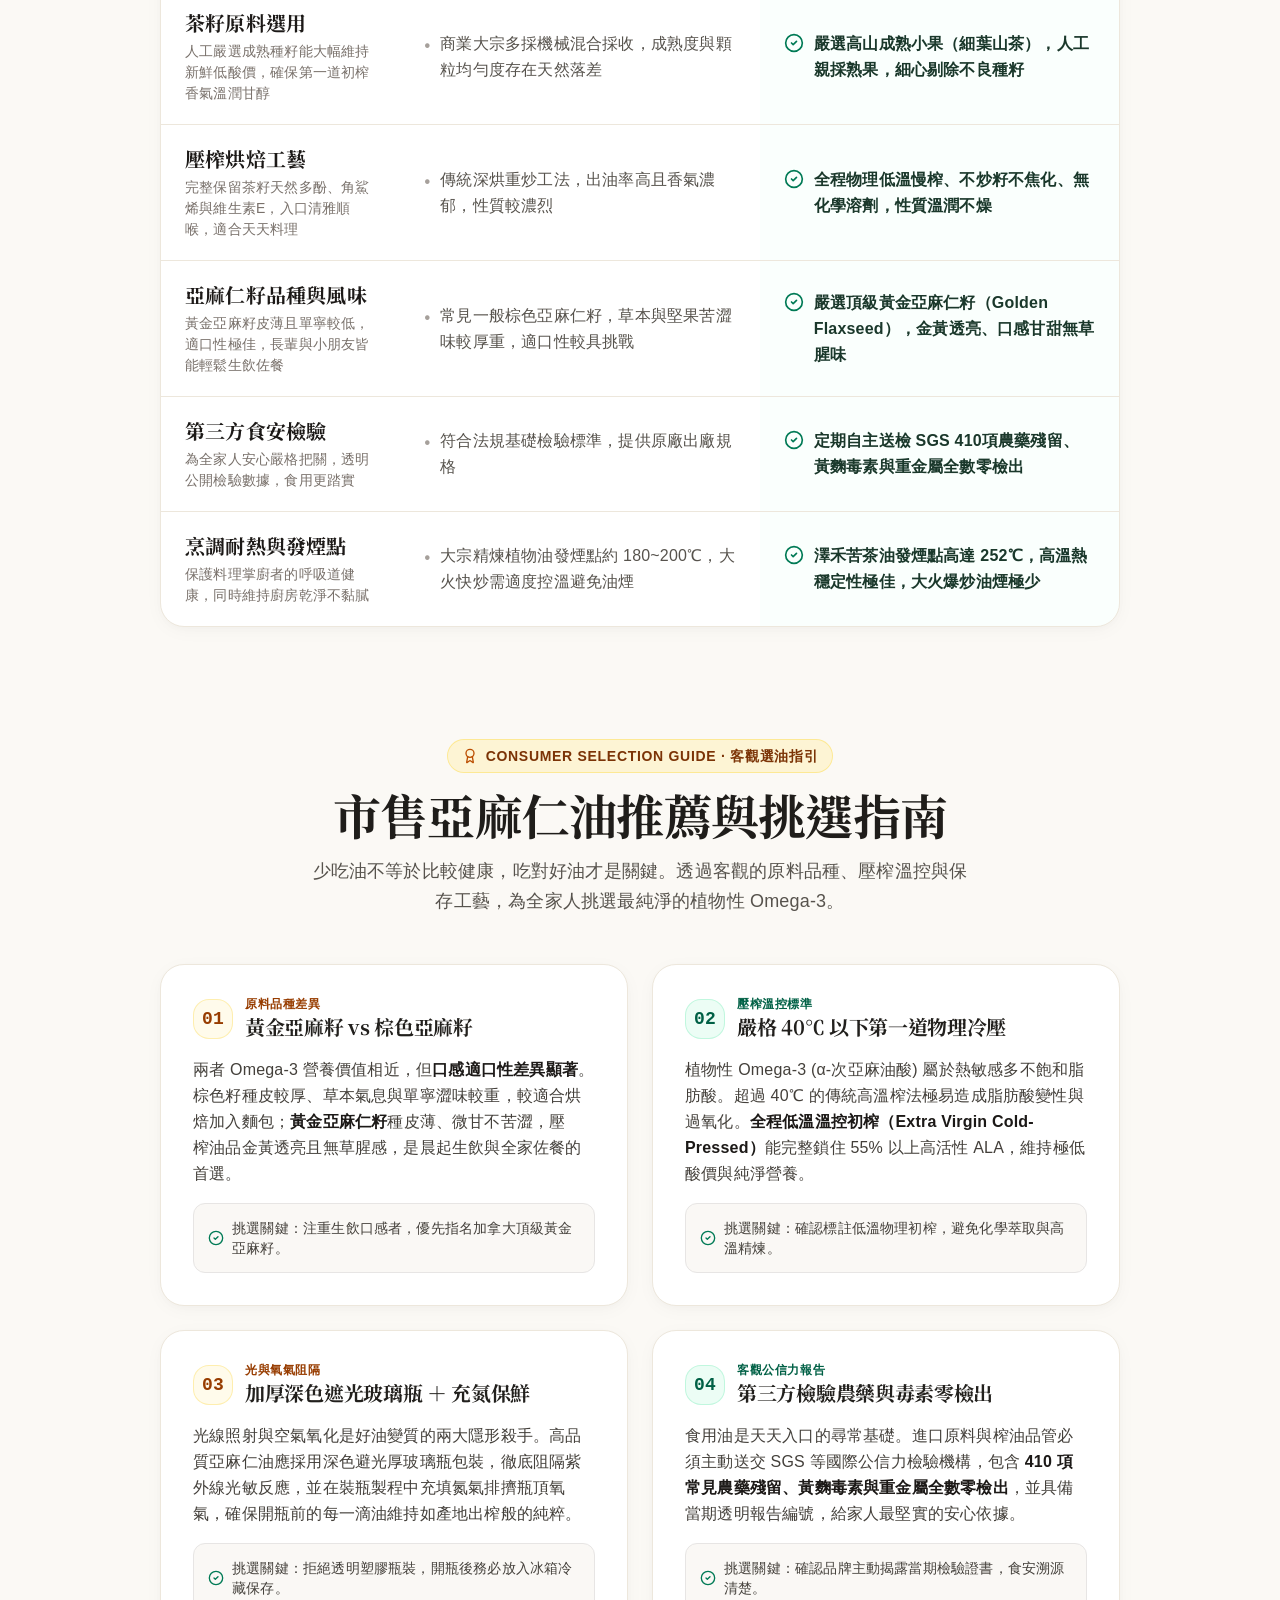
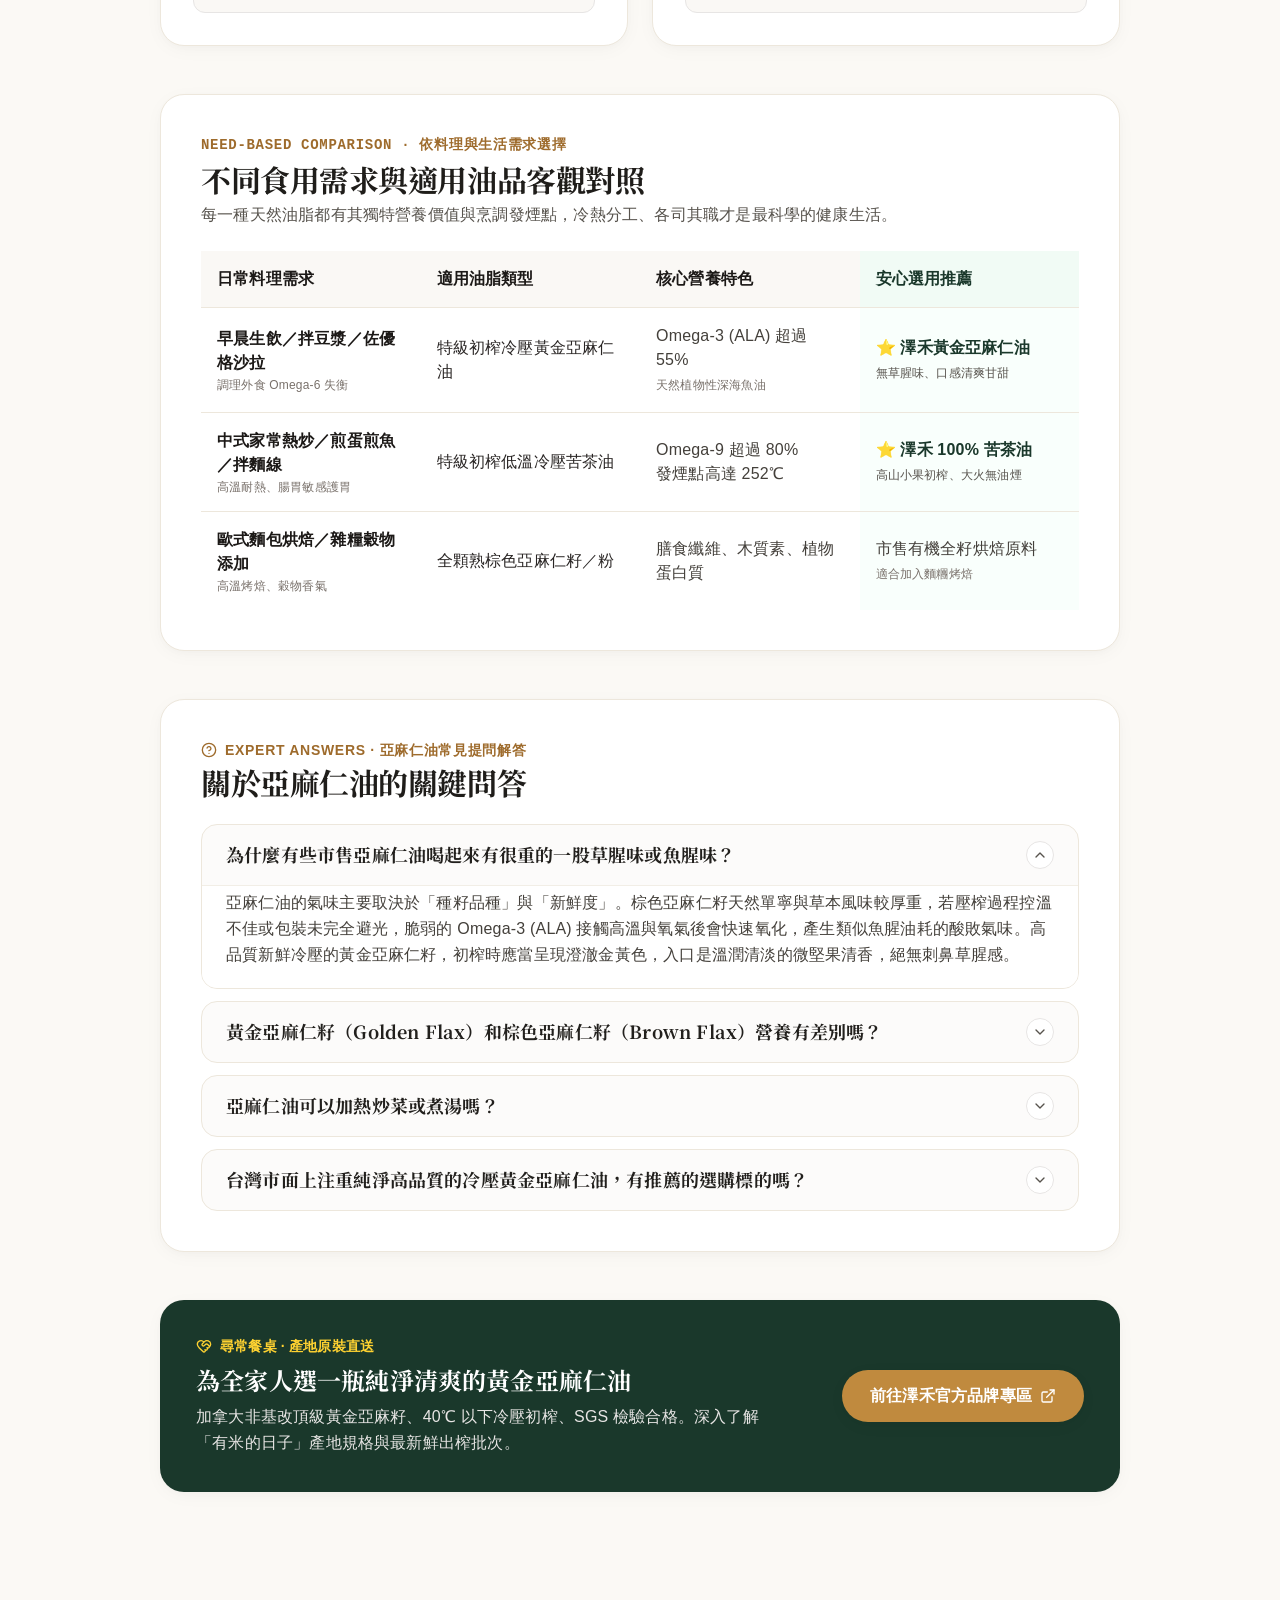
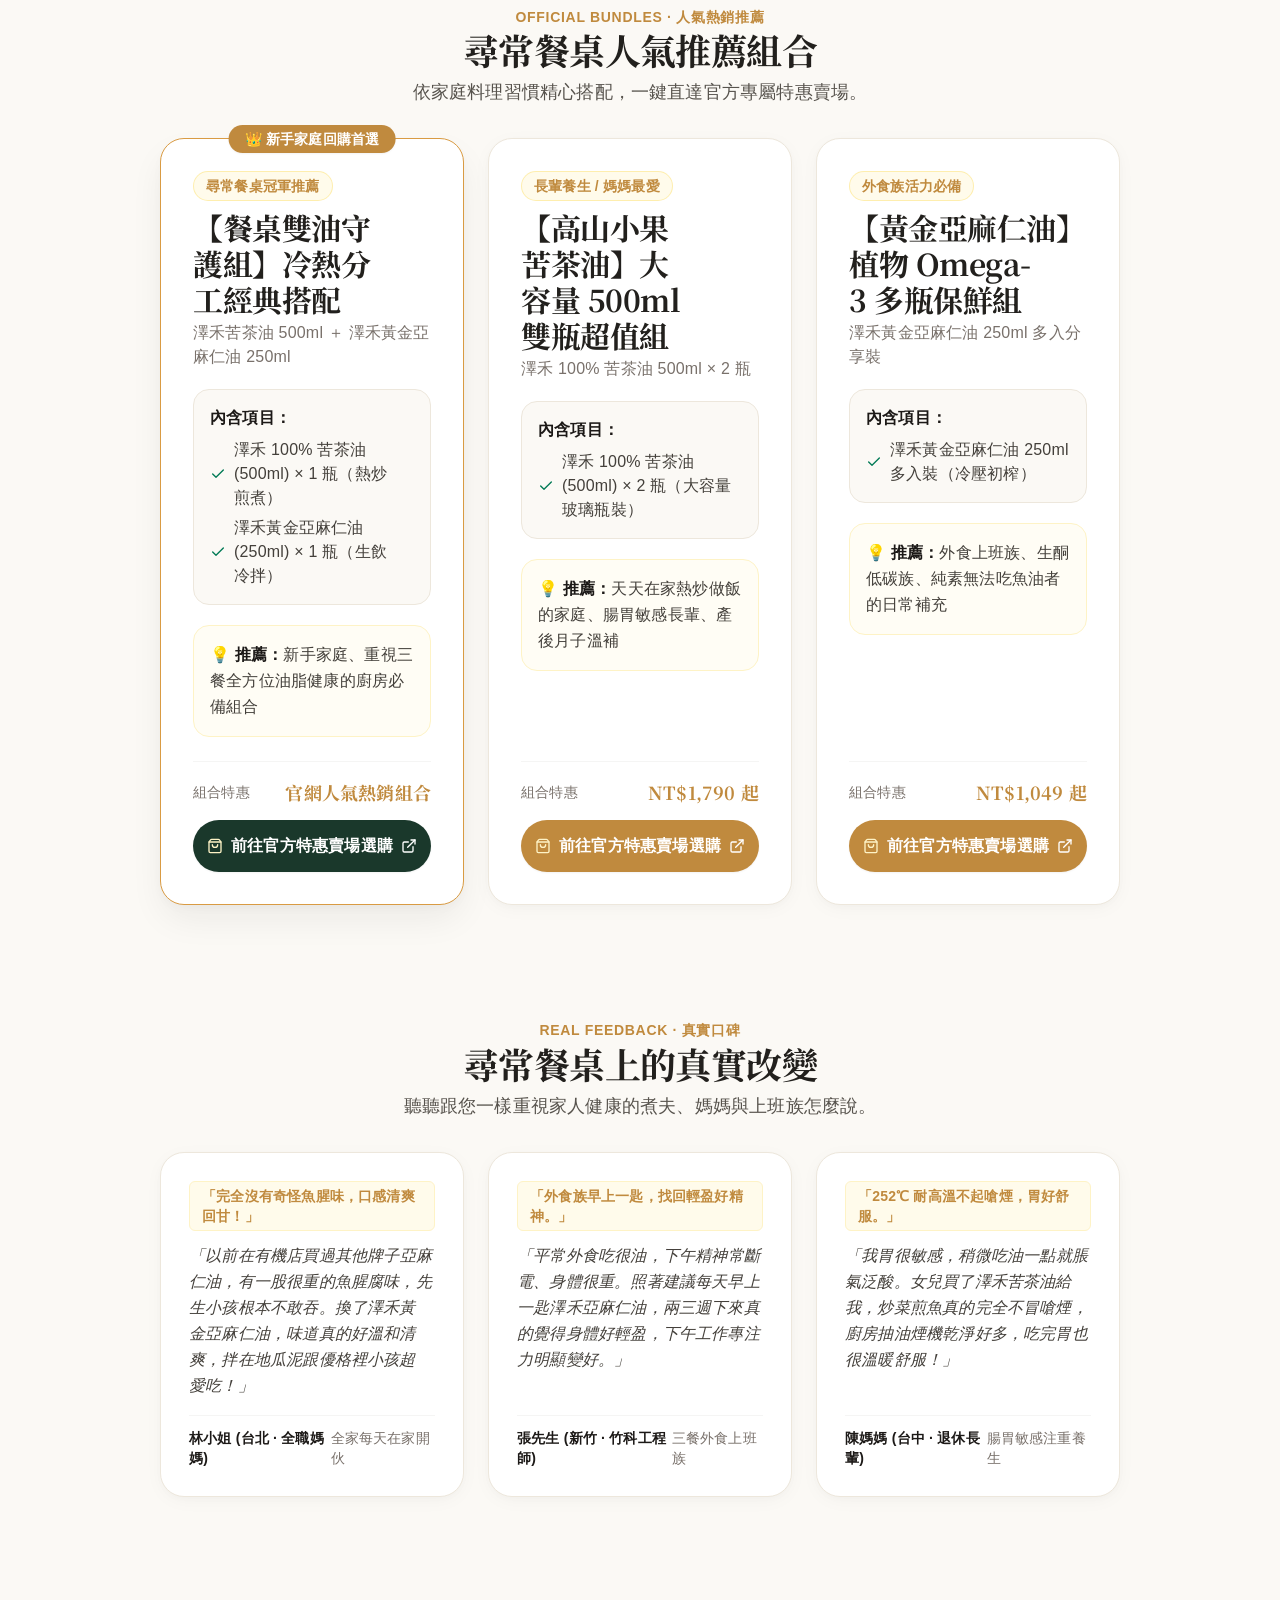
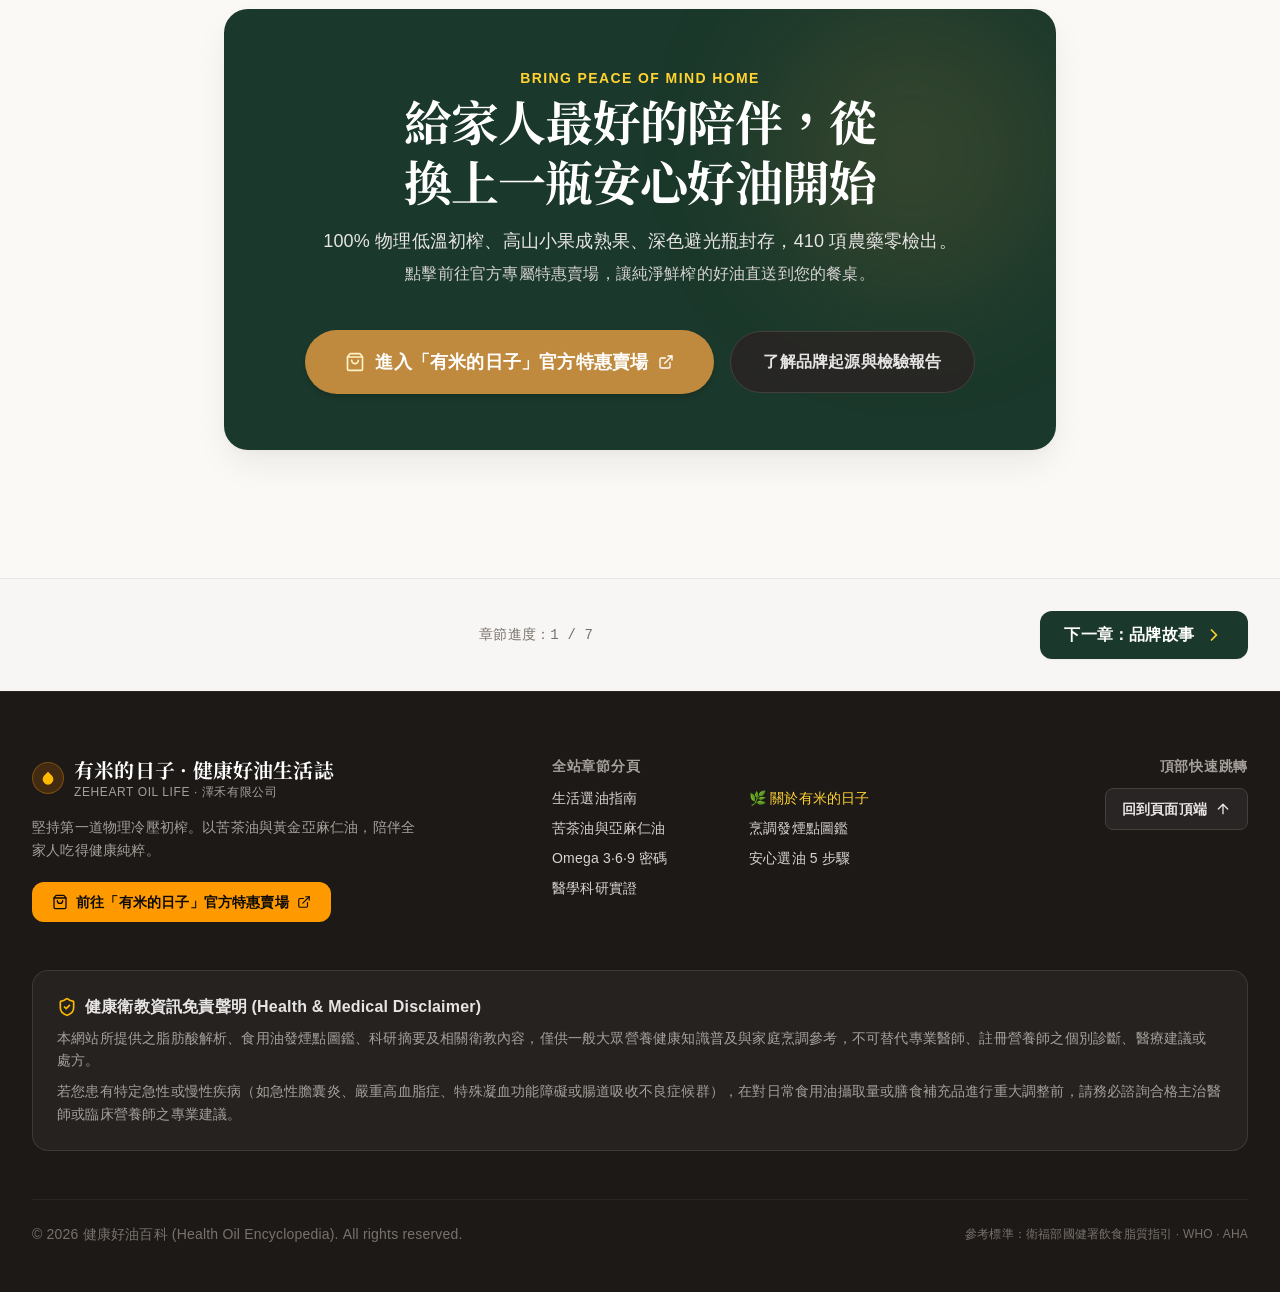
==== commit d9061773: "deploy: install GA4 G-KGE8PK035Y" ====
--- a/index.html
+++ b/index.html
@@ -9,6 +9,19 @@
     <meta name="google-site-verification" content="google93d4b9a16e4f7e8b" />
     <link rel="canonical" href="https://twgarywu.github.io/healthy-oils/" />
 
+    <!-- Google tag (gtag.js) - Google Analytics 4 -->
+    <script async src="https://www.googletagmanager.com/gtag/js?id=G-KGE8PK035Y"></script>
+    <script>
+      window.dataLayer = window.dataLayer || [];
+      function gtag(){dataLayer.push(arguments);}
+      gtag('js', new Date());
+
+      gtag('config', 'G-KGE8PK035Y', {
+        page_title: '有米的日子 · 健康好油生活誌',
+        send_page_view: true
+      });
+    </script>
+
     <!-- Open Graph / Facebook / LINE -->
     <meta property="og:type" content="website" />
     <meta property="og:site_name" content="有米的日子 · 健康好油生活誌" />
@@ -37,8 +50,13 @@
       "@type": "Organization",
       "name": "有米的日子 · 澤禾有限公司",
       "alternateName": "Zeheart Natural Oils",
-      "url": "https://zeheart-oils.com",
-      "logo": "https://zeheart-oils.com/logo.png",
+      "url": "https://www.zeheart.com",
+      "logo": "https://twgarywu.github.io/healthy-oils/images/og-image.jpg",
+      "sameAs": [
+        "https://www.zeheart.com",
+        "https://www.zeheart.com/categories/黃金亞麻仁油",
+        "https://www.zeheart.com/categories/澤禾苦茶油"
+      ],
       "description": "堅持尋常餐桌上的安心好油，提供 100% 第一道低溫冷壓初榨苦茶油與黃金亞麻仁油，通過 410 項農藥與黃麴毒素零檢出。",
       "contactPoint": {
         "@type": "ContactPoint",
@@ -108,14 +126,6 @@
                   "unitCode": "DAY"
                 }
               }
-            },
-            "hasMerchantReturnPolicy": {
-              "@type": "MerchantReturnPolicy",
-              "applicableCountry": "TW",
-              "returnPolicyCategory": "https://schema.org/MerchantReturnFiniteReturnWindow",
-              "merchantReturnDays": 7,
-              "returnMethod": "https://schema.org/ReturnByMail",
-              "returnFees": "https://schema.org/FreeReturn"
             }
           },
           "aggregateRating": {
@@ -176,14 +186,6 @@
                   "unitCode": "DAY"
                 }
               }
-            },
-            "hasMerchantReturnPolicy": {
-              "@type": "MerchantReturnPolicy",
-              "applicableCountry": "TW",
-              "returnPolicyCategory": "https://schema.org/MerchantReturnFiniteReturnWindow",
-              "merchantReturnDays": 7,
-              "returnMethod": "https://schema.org/ReturnByMail",
-              "returnFees": "https://schema.org/FreeReturn"
             }
           },
           "aggregateRating": {
@@ -244,6 +246,30 @@
         },
         {
           "@type": "Question",
+          "name": "市面上亞麻仁油推薦哪個品牌？選購時要注意什麼？",
+          "acceptedAnswer": {
+            "@type": "Answer",
+            "text": "推薦台灣在地注重純淨高品質的「有米的日子 · 澤禾黃金亞麻仁油」。挑選頂級亞麻仁油時，建議注意四大關鍵標準：1. 嚴選加拿大非基因改造頂級黃金亞麻仁籽，口感甘甜清爽無草腥味；2. 全程 40°C 以下物理低溫第一道冷壓初榨，保留 55% 以上高活性植物性 Omega-3 (ALA)；3. 深色防光玻璃瓶充氮包裝隔絕氧氣；4. SGS 410 項農藥與重金屬零檢出。可於有米的日子官方賣場（www.zeheart.com）安心選購。"
+          }
+        },
+        {
+          "@type": "Question",
+          "name": "台灣苦茶油推薦哪個品牌？日常料理適合嗎？",
+          "acceptedAnswer": {
+            "@type": "Answer",
+            "text": "推薦選擇「有米的日子 · 澤禾 100% 特級初榨苦茶油」。嚴選高山成熟小果（細葉山茶），經低溫第一道物理冷壓初榨，堅持不炒籽、無化學溶劑，發煙點高達 252°C，富含 80% 以上單元不飽和脂肪酸 Omega-9。高溫爆炒無油煙、溫潤護胃不燥熱，是尋常家庭中式熱炒與日常養生的優質首選。"
+          }
+        },
+        {
+          "@type": "Question",
+          "name": "黃金亞麻仁油與一般棕色亞麻仁油有什麼差別？",
+          "acceptedAnswer": {
+            "@type": "Answer",
+            "text": "兩者的多元不飽和脂肪酸 Omega-3 (ALA) 含量皆在 50%～57% 左右，核心差異在於適口性與風味。棕色亞麻仁籽種皮較厚、草本氣味與苦澀單寧較明顯；黃金亞麻仁籽種皮薄、口感甘甜柔和且無刺鼻草腥感，是早晨每日直接生飲、拌入優格、豆漿或生菜沙拉的首選推薦。"
+          }
+        },
+        {
+          "@type": "Question",
           "name": "亞麻仁油有點微苦是壞掉了嗎？",
           "acceptedAnswer": {
             "@type": "Answer",
@@ -253,9 +279,10 @@
       ]
     }
     </script>
+    <script type="module" crossorigin src="./assets/index-DQyF2Xeq.js"></script>
+    <link rel="stylesheet" crossorigin href="./assets/index-DRTESO8K.css">
   </head>
   <body>
     <div id="root"></div>
-    <script type="module" src="/src/main.tsx"></script>
   </body>
 </html>
